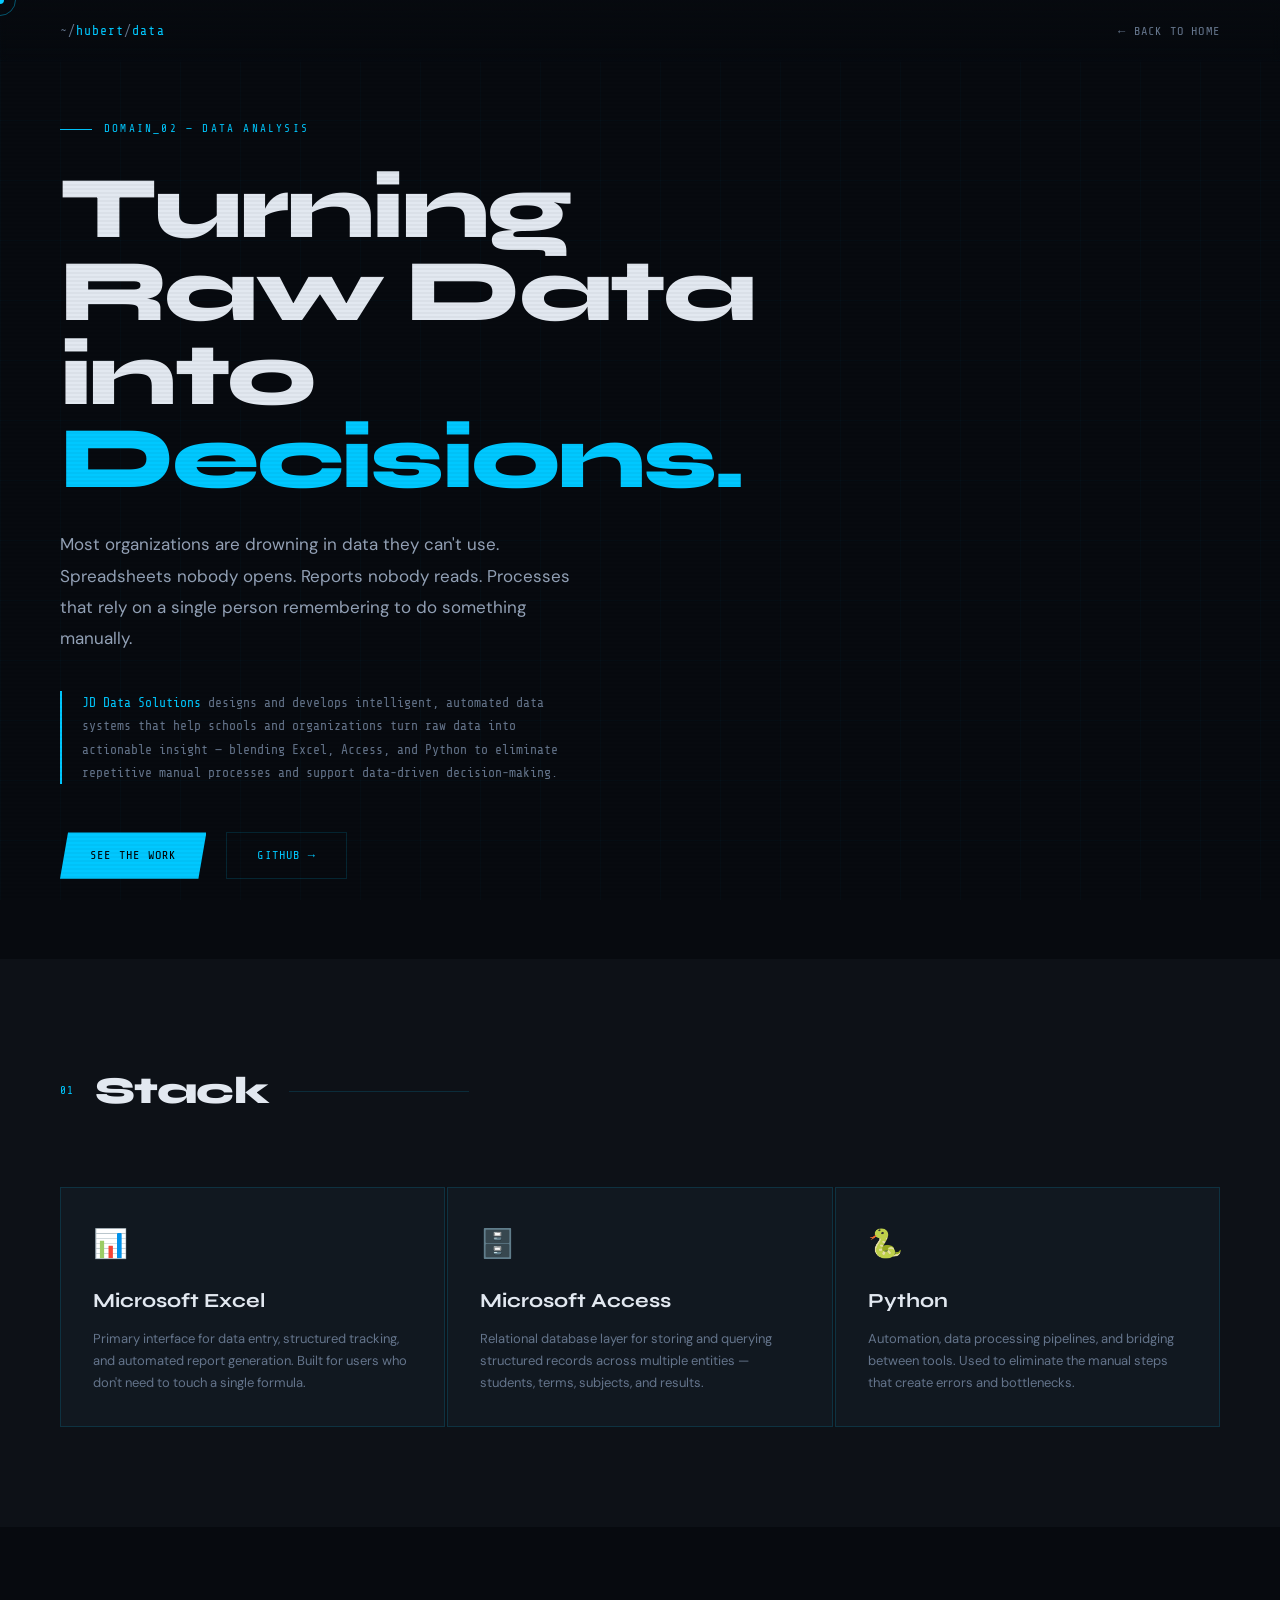
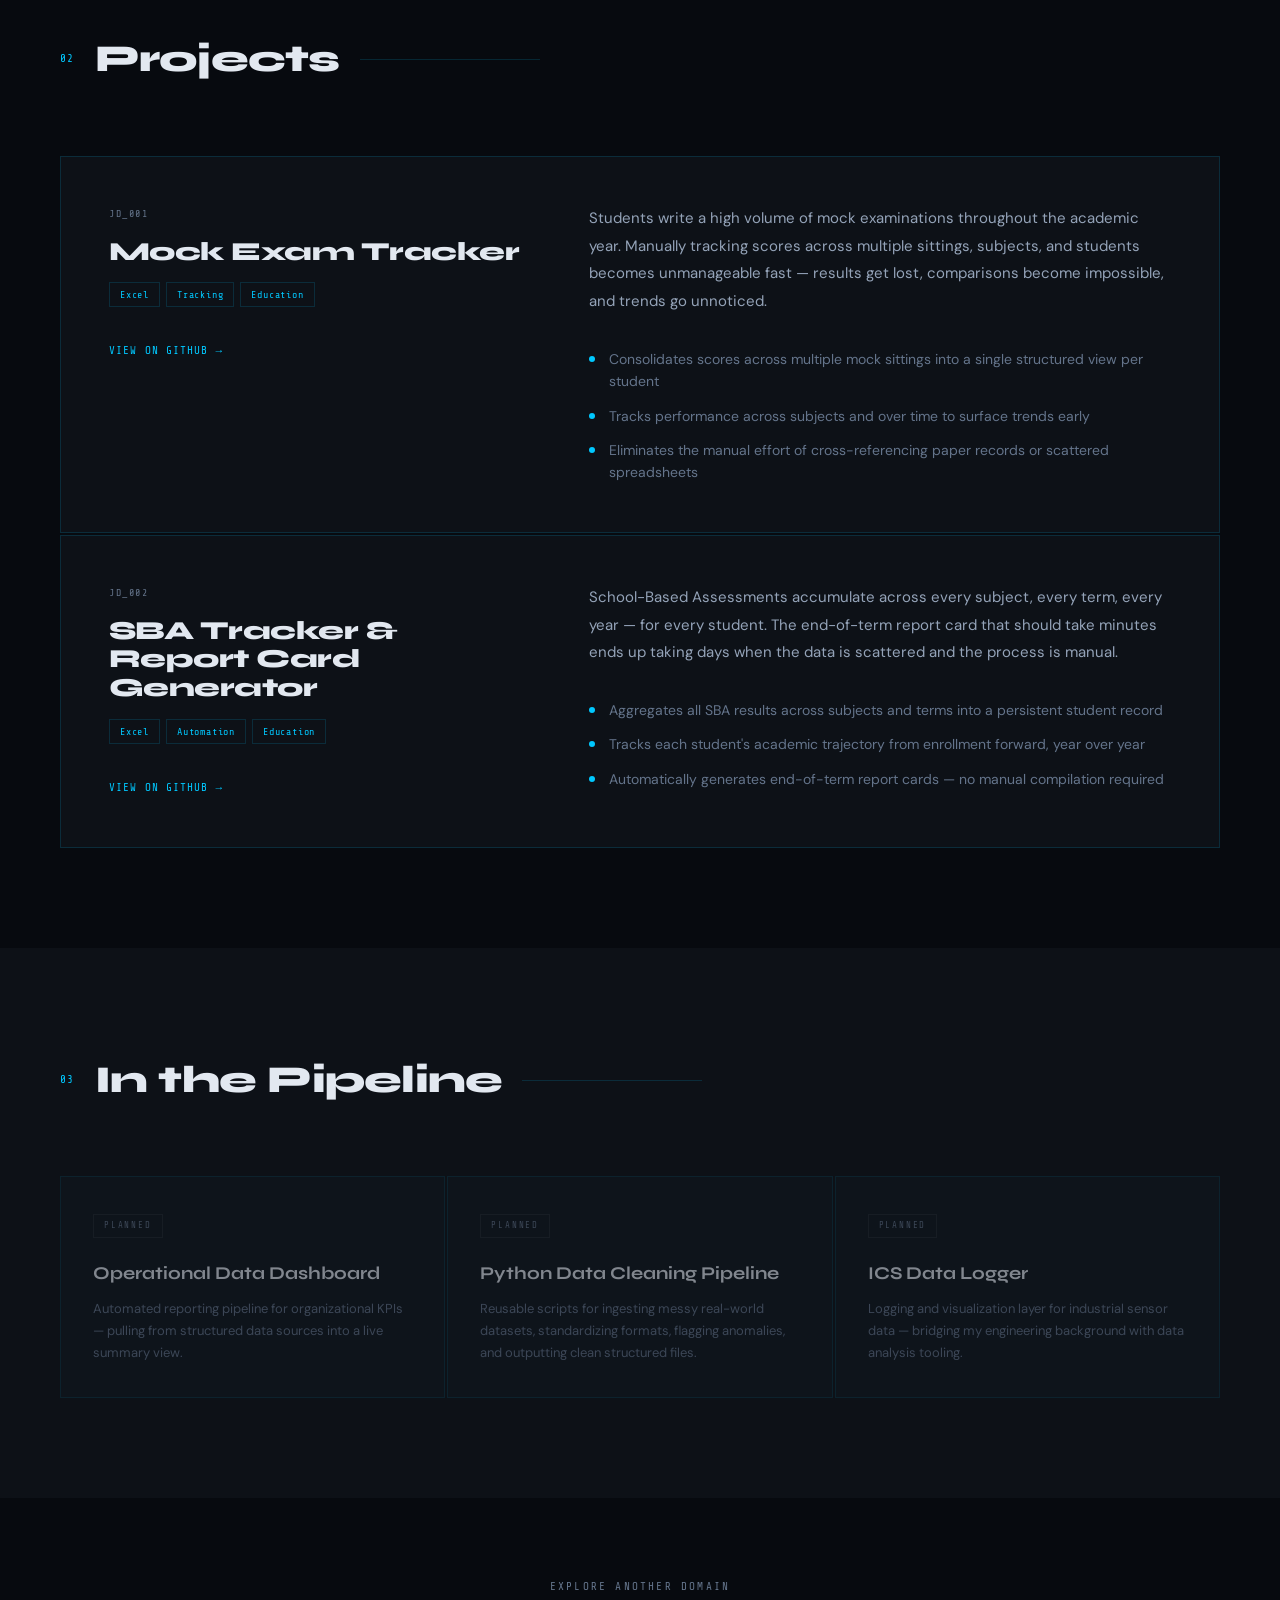
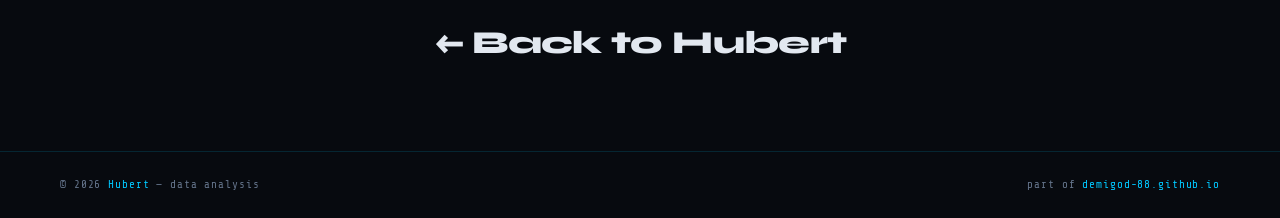
==== data/index.html @ 142090a0 "Rename index to index.html" ====
<!DOCTYPE html>
<html lang="en">
<head>
<meta charset="UTF-8">
<meta name="viewport" content="width=device-width, initial-scale=1.0">
<title>Data Analysis — Hubert</title>
<link href="https://fonts.googleapis.com/css2?family=Share+Tech+Mono&family=Syne:wght@400;700;800&family=DM+Sans:wght@300;400;500&display=swap" rel="stylesheet">
<style>
:root {
  --bg: #070a0f;
  --bg2: #0d1117;
  --bg3: #111820;
  --accent: #00c8ff;
  --accent-glow: rgba(0,200,255,0.12);
  --accent-border: rgba(0,200,255,0.15);
  --text: #e2e8f0;
  --muted: #64748b;
  --mono: 'Share Tech Mono', monospace;
  --display: 'Syne', sans-serif;
  --body: 'DM Sans', sans-serif;
}

*, *::before, *::after { box-sizing: border-box; margin: 0; padding: 0; }
html { scroll-behavior: smooth; }

body {
  background: var(--bg);
  color: var(--text);
  font-family: var(--body);
  font-size: 16px;
  line-height: 1.7;
  overflow-x: hidden;
  cursor: none;
}

/* Cursor */
#cursor {
  width: 8px; height: 8px;
  background: var(--accent);
  border-radius: 50%;
  position: fixed;
  pointer-events: none;
  z-index: 9999;
  transition: transform 0.15s ease;
  mix-blend-mode: screen;
}
#cursor-ring {
  width: 32px; height: 32px;
  border: 1px solid rgba(0,200,255,0.4);
  border-radius: 50%;
  position: fixed;
  pointer-events: none;
  z-index: 9998;
  transition: all 0.08s ease;
}

/* Scanlines */
body::before {
  content: '';
  position: fixed;
  inset: 0;
  background: repeating-linear-gradient(0deg, transparent, transparent 2px, rgba(0,0,0,0.03) 2px, rgba(0,0,0,0.03) 4px);
  pointer-events: none;
  z-index: 100;
}

/* Grid background */
body::after {
  content: '';
  position: fixed;
  inset: 0;
  background-image:
    linear-gradient(rgba(0,200,255,0.025) 1px, transparent 1px),
    linear-gradient(90deg, rgba(0,200,255,0.025) 1px, transparent 1px);
  background-size: 60px 60px;
  pointer-events: none;
  z-index: 0;
}

/* NAV */
nav {
  position: fixed;
  top: 0; left: 0; right: 0;
  z-index: 500;
  padding: 20px 60px;
  display: flex;
  justify-content: space-between;
  align-items: center;
  background: linear-gradient(180deg, rgba(7,10,15,0.95) 0%, transparent 100%);
  backdrop-filter: blur(4px);
}

.nav-logo {
  font-family: var(--mono);
  font-size: 13px;
  color: var(--accent);
  letter-spacing: 0.08em;
  text-decoration: none;
}
.nav-logo span { color: var(--muted); }

.nav-back {
  font-family: var(--mono);
  font-size: 12px;
  color: var(--muted);
  text-decoration: none;
  letter-spacing: 0.1em;
  text-transform: uppercase;
  transition: color 0.2s;
  display: flex;
  align-items: center;
  gap: 8px;
}
.nav-back:hover { color: var(--accent); }

/* HERO */
#hero {
  min-height: 100vh;
  display: flex;
  align-items: center;
  padding: 120px 60px 80px;
  position: relative;
  z-index: 1;
}

.hero-content { max-width: 760px; }

.hero-tag {
  font-family: var(--mono);
  font-size: 11px;
  color: var(--accent);
  letter-spacing: 0.2em;
  text-transform: uppercase;
  margin-bottom: 28px;
  display: flex;
  align-items: center;
  gap: 12px;
}
.hero-tag::before {
  content: '';
  width: 32px; height: 1px;
  background: var(--accent);
}

.hero-title {
  font-family: var(--display);
  font-size: clamp(52px, 7vw, 88px);
  font-weight: 800;
  line-height: 0.95;
  letter-spacing: -0.03em;
  margin-bottom: 28px;
  color: var(--text);
}
.hero-title .accent { color: var(--accent); }

.hero-sub {
  font-size: 17px;
  color: #94a3b8;
  max-width: 520px;
  line-height: 1.85;
  margin-bottom: 20px;
}

.hero-mission {
  font-family: var(--mono);
  font-size: 13px;
  color: var(--muted);
  border-left: 2px solid var(--accent);
  padding-left: 20px;
  margin: 36px 0 48px;
  line-height: 1.8;
  max-width: 500px;
}
.hero-mission strong { color: var(--accent); font-weight: 400; }

.btn-primary {
  font-family: var(--mono);
  font-size: 12px;
  letter-spacing: 0.1em;
  text-transform: uppercase;
  padding: 13px 30px;
  background: var(--accent);
  color: #000;
  border: none;
  cursor: none;
  text-decoration: none;
  display: inline-block;
  transition: all 0.2s;
  clip-path: polygon(8px 0%, 100% 0%, calc(100% - 8px) 100%, 0% 100%);
}
.btn-primary:hover { opacity: 0.85; transform: translateY(-2px); }

.btn-ghost {
  font-family: var(--mono);
  font-size: 12px;
  letter-spacing: 0.1em;
  text-transform: uppercase;
  padding: 12px 30px;
  background: transparent;
  color: var(--accent);
  border: 1px solid var(--accent-border);
  cursor: none;
  text-decoration: none;
  display: inline-block;
  transition: all 0.2s;
  margin-left: 16px;
}
.btn-ghost:hover { border-color: var(--accent); background: var(--accent-glow); transform: translateY(-2px); }

/* SECTIONS */
section {
  position: relative;
  z-index: 1;
  padding: 100px 60px;
}

.section-header {
  display: flex;
  align-items: center;
  gap: 20px;
  margin-bottom: 64px;
}
.section-num {
  font-family: var(--mono);
  font-size: 11px;
  color: var(--accent);
  letter-spacing: 0.12em;
}
.section-title {
  font-family: var(--display);
  font-size: 38px;
  font-weight: 800;
  letter-spacing: -0.02em;
}
.section-line {
  flex: 1;
  height: 1px;
  background: var(--accent-border);
  max-width: 180px;
}

/* STACK */
#stack { background: var(--bg2); }

.stack-grid {
  display: grid;
  grid-template-columns: repeat(3, 1fr);
  gap: 2px;
}

.stack-card {
  background: var(--bg3);
  border: 1px solid var(--accent-border);
  padding: 32px;
  transition: border-color 0.3s;
  position: relative;
  overflow: hidden;
}
.stack-card::before {
  content: '';
  position: absolute;
  top: 0; left: 0;
  width: 100%; height: 2px;
  background: var(--accent);
  transform: scaleX(0);
  transition: transform 0.4s;
  transform-origin: left;
}
.stack-card:hover::before { transform: scaleX(1); }
.stack-card:hover { border-color: rgba(0,200,255,0.3); }

.stack-icon {
  font-size: 28px;
  margin-bottom: 16px;
  display: block;
}
.stack-name {
  font-family: var(--display);
  font-size: 20px;
  font-weight: 700;
  color: var(--text);
  margin-bottom: 10px;
}
.stack-desc {
  font-size: 13px;
  color: var(--muted);
  line-height: 1.7;
}

/* PROJECTS */
#projects { background: var(--bg); }

.projects-list {
  display: flex;
  flex-direction: column;
  gap: 2px;
}

.project-row {
  background: var(--bg2);
  border: 1px solid var(--accent-border);
  padding: 48px;
  display: grid;
  grid-template-columns: 1fr 1.4fr;
  gap: 64px;
  align-items: start;
  transition: border-color 0.3s, transform 0.3s;
  position: relative;
  overflow: hidden;
}
.project-row::after {
  content: '';
  position: absolute;
  left: 0; top: 0; bottom: 0;
  width: 3px;
  background: var(--accent);
  transform: scaleY(0);
  transition: transform 0.4s cubic-bezier(0.16,1,0.3,1);
  transform-origin: top;
}
.project-row:hover { border-color: rgba(0,200,255,0.25); transform: translateX(4px); }
.project-row:hover::after { transform: scaleY(1); }

.project-left {}

.project-num {
  font-family: var(--mono);
  font-size: 10px;
  color: var(--muted);
  letter-spacing: 0.15em;
  margin-bottom: 16px;
}

.project-title {
  font-family: var(--display);
  font-size: 26px;
  font-weight: 800;
  letter-spacing: -0.02em;
  color: var(--text);
  margin-bottom: 16px;
  line-height: 1.1;
}

.project-tags {
  display: flex;
  flex-wrap: wrap;
  gap: 6px;
  margin-bottom: 28px;
}
.project-tag {
  font-family: var(--mono);
  font-size: 10px;
  padding: 3px 10px;
  border: 1px solid var(--accent-border);
  color: var(--accent);
  letter-spacing: 0.08em;
}

.project-link {
  font-family: var(--mono);
  font-size: 11px;
  color: var(--accent);
  text-decoration: none;
  letter-spacing: 0.1em;
  text-transform: uppercase;
  display: inline-flex;
  align-items: center;
  gap: 8px;
  transition: gap 0.2s;
}
.project-link:hover { gap: 14px; }

.project-right {}

.project-desc {
  font-size: 15px;
  color: #94a3b8;
  line-height: 1.85;
  margin-bottom: 32px;
}

.project-features {
  display: flex;
  flex-direction: column;
  gap: 12px;
}

.feature {
  display: flex;
  gap: 14px;
  align-items: flex-start;
}
.feature-dot {
  width: 6px; height: 6px;
  background: var(--accent);
  border-radius: 50%;
  margin-top: 8px;
  flex-shrink: 0;
}
.feature-text {
  font-size: 14px;
  color: var(--muted);
  line-height: 1.6;
}

/* WHAT'S NEXT */
#next { background: var(--bg2); }

.next-grid {
  display: grid;
  grid-template-columns: repeat(3, 1fr);
  gap: 2px;
}

.next-card {
  background: var(--bg3);
  border: 1px solid var(--accent-border);
  padding: 32px;
  opacity: 0.55;
  position: relative;
}
.next-badge {
  font-family: var(--mono);
  font-size: 9px;
  letter-spacing: 0.2em;
  text-transform: uppercase;
  color: var(--muted);
  border: 1px solid rgba(255,255,255,0.07);
  padding: 3px 10px;
  display: inline-block;
  margin-bottom: 20px;
}
.next-title {
  font-family: var(--display);
  font-size: 18px;
  font-weight: 700;
  color: var(--text);
  margin-bottom: 10px;
}
.next-desc {
  font-size: 13px;
  color: var(--muted);
  line-height: 1.7;
}

/* BACK LINK */
#back-home {
  background: var(--bg);
  padding: 80px 60px;
  text-align: center;
  position: relative;
  z-index: 1;
}
.back-label {
  font-family: var(--mono);
  font-size: 11px;
  color: var(--muted);
  letter-spacing: 0.2em;
  text-transform: uppercase;
  margin-bottom: 20px;
}
.back-link {
  font-family: var(--display);
  font-size: 32px;
  font-weight: 800;
  color: var(--text);
  text-decoration: none;
  letter-spacing: -0.02em;
  transition: color 0.2s;
  display: inline-flex;
  align-items: center;
  gap: 16px;
}
.back-link:hover { color: var(--accent); }

/* Animations */
.fade-up {
  opacity: 0;
  transform: translateY(28px);
  transition: all 0.7s cubic-bezier(0.16,1,0.3,1);
}
.fade-up.visible { opacity: 1; transform: translateY(0); }

/* next cards override fade-up opacity */
.next-card.fade-up.visible { opacity: 0.55; }

footer {
  position: relative;
  z-index: 1;
  padding: 24px 60px;
  border-top: 1px solid var(--accent-border);
  display: flex;
  justify-content: space-between;
  align-items: center;
}
.footer-text {
  font-family: var(--mono);
  font-size: 11px;
  color: var(--muted);
  letter-spacing: 0.08em;
}
.footer-text span { color: var(--accent); }

@media (max-width: 900px) {
  nav { padding: 20px 24px; }
  #hero { padding: 120px 24px 60px; }
  section { padding: 80px 24px; }
  .stack-grid { grid-template-columns: 1fr; }
  .project-row { grid-template-columns: 1fr; gap: 32px; padding: 32px 24px; }
  .next-grid { grid-template-columns: 1fr; }
  footer { flex-direction: column; gap: 12px; text-align: center; }
  #back-home { padding: 60px 24px; }
}
</style>
</head>
<body>

<div id="cursor"></div>
<div id="cursor-ring"></div>

<!-- NAV -->
<nav>
  <a href="../index.html" class="nav-logo"><span>~/</span>hubert<span>/</span>data</a>
  <a href="../index.html" class="nav-back">← Back to Home</a>
</nav>

<!-- HERO -->
<section id="hero">
  <div class="hero-content">
    <div class="hero-tag">domain_02 — data analysis</div>
    <h1 class="hero-title">
      Turning<br>Raw Data<br>into <span class="accent">Decisions.</span>
    </h1>
    <p class="hero-sub">
      Most organizations are drowning in data they can't use. Spreadsheets nobody opens. Reports nobody reads. Processes that rely on a single person remembering to do something manually.
    </p>
    <div class="hero-mission">
      <strong>JD Data Solutions</strong> designs and develops intelligent, automated data systems that help schools and organizations turn raw data into actionable insight — blending Excel, Access, and Python to eliminate repetitive manual processes and support data-driven decision-making.
    </div>
    <a href="#projects" class="btn-primary">See the Work</a>
    <a href="https://github.com/Demigod-88/JD_solutions" class="btn-ghost" target="_blank">GitHub →</a>
  </div>
</section>

<!-- STACK -->
<section id="stack">
  <div class="section-header fade-up">
    <span class="section-num">01</span>
    <h2 class="section-title">Stack</h2>
    <div class="section-line"></div>
  </div>
  <div class="stack-grid">
    <div class="stack-card fade-up">
      <span class="stack-icon">📊</span>
      <div class="stack-name">Microsoft Excel</div>
      <div class="stack-desc">Primary interface for data entry, structured tracking, and automated report generation. Built for users who don't need to touch a single formula.</div>
    </div>
    <div class="stack-card fade-up">
      <span class="stack-icon">🗄️</span>
      <div class="stack-name">Microsoft Access</div>
      <div class="stack-desc">Relational database layer for storing and querying structured records across multiple entities — students, terms, subjects, and results.</div>
    </div>
    <div class="stack-card fade-up">
      <span class="stack-icon">🐍</span>
      <div class="stack-name">Python</div>
      <div class="stack-desc">Automation, data processing pipelines, and bridging between tools. Used to eliminate the manual steps that create errors and bottlenecks.</div>
    </div>
  </div>
</section>

<!-- PROJECTS -->
<section id="projects">
  <div class="section-header fade-up">
    <span class="section-num">02</span>
    <h2 class="section-title">Projects</h2>
    <div class="section-line"></div>
  </div>
  <div class="projects-list">

    <!-- Project 1 -->
    <div class="project-row fade-up">
      <div class="project-left">
        <div class="project-num">JD_001</div>
        <div class="project-title">Mock Exam Tracker</div>
        <div class="project-tags">
          <span class="project-tag">Excel</span>
          <span class="project-tag">Tracking</span>
          <span class="project-tag">Education</span>
        </div>
        <a href="https://github.com/Demigod-88/JD_solutions" class="project-link" target="_blank">View on GitHub →</a>
      </div>
      <div class="project-right">
        <p class="project-desc">
          Students write a high volume of mock examinations throughout the academic year. Manually tracking scores across multiple sittings, subjects, and students becomes unmanageable fast — results get lost, comparisons become impossible, and trends go unnoticed.
        </p>
        <div class="project-features">
          <div class="feature">
            <div class="feature-dot"></div>
            <div class="feature-text">Consolidates scores across multiple mock sittings into a single structured view per student</div>
          </div>
          <div class="feature">
            <div class="feature-dot"></div>
            <div class="feature-text">Tracks performance across subjects and over time to surface trends early</div>
          </div>
          <div class="feature">
            <div class="feature-dot"></div>
            <div class="feature-text">Eliminates the manual effort of cross-referencing paper records or scattered spreadsheets</div>
          </div>
        </div>
      </div>
    </div>

    <!-- Project 2 -->
    <div class="project-row fade-up">
      <div class="project-left">
        <div class="project-num">JD_002</div>
        <div class="project-title">SBA Tracker & Report Card Generator</div>
        <div class="project-tags">
          <span class="project-tag">Excel</span>
          <span class="project-tag">Automation</span>
          <span class="project-tag">Education</span>
        </div>
        <a href="https://github.com/Demigod-88/JD_solutions" class="project-link" target="_blank">View on GitHub →</a>
      </div>
      <div class="project-right">
        <p class="project-desc">
          School-Based Assessments accumulate across every subject, every term, every year — for every student. The end-of-term report card that should take minutes ends up taking days when the data is scattered and the process is manual.
        </p>
        <div class="project-features">
          <div class="feature">
            <div class="feature-dot"></div>
            <div class="feature-text">Aggregates all SBA results across subjects and terms into a persistent student record</div>
          </div>
          <div class="feature">
            <div class="feature-dot"></div>
            <div class="feature-text">Tracks each student's academic trajectory from enrollment forward, year over year</div>
          </div>
          <div class="feature">
            <div class="feature-dot"></div>
            <div class="feature-text">Automatically generates end-of-term report cards — no manual compilation required</div>
          </div>
        </div>
      </div>
    </div>

  </div>
</section>

<!-- WHAT'S NEXT -->
<section id="next">
  <div class="section-header fade-up">
    <span class="section-num">03</span>
    <h2 class="section-title">In the Pipeline</h2>
    <div class="section-line"></div>
  </div>
  <div class="next-grid">
    <div class="next-card fade-up">
      <div class="next-badge">Planned</div>
      <div class="next-title">Operational Data Dashboard</div>
      <div class="next-desc">Automated reporting pipeline for organizational KPIs — pulling from structured data sources into a live summary view.</div>
    </div>
    <div class="next-card fade-up">
      <div class="next-badge">Planned</div>
      <div class="next-title">Python Data Cleaning Pipeline</div>
      <div class="next-desc">Reusable scripts for ingesting messy real-world datasets, standardizing formats, flagging anomalies, and outputting clean structured files.</div>
    </div>
    <div class="next-card fade-up">
      <div class="next-badge">Planned</div>
      <div class="next-title">ICS Data Logger</div>
      <div class="next-desc">Logging and visualization layer for industrial sensor data — bridging my engineering background with data analysis tooling.</div>
    </div>
  </div>
</section>

<!-- BACK HOME -->
<section id="back-home">
  <div class="back-label">explore another domain</div>
  <a href="../index.html" class="back-link">← Back to Hubert</a>
</section>

<footer>
  <div class="footer-text">© 2026 <span>Hubert</span> — data analysis</div>
  <div class="footer-text">part of <span>demigod-88.github.io</span></div>
</footer>

<script>
const cursor = document.getElementById('cursor');
const ring = document.getElementById('cursor-ring');
let mx = 0, my = 0, rx = 0, ry = 0;
document.addEventListener('mousemove', e => { mx = e.clientX; my = e.clientY; });
function animCursor() {
  cursor.style.left = mx - 4 + 'px';
  cursor.style.top = my - 4 + 'px';
  rx += (mx - rx) * 0.12;
  ry += (my - ry) * 0.12;
  ring.style.left = rx - 16 + 'px';
  ring.style.top = ry - 16 + 'px';
  requestAnimationFrame(animCursor);
}
animCursor();

document.querySelectorAll('a, button, .stack-card, .project-row').forEach(el => {
  el.addEventListener('mouseenter', () => {
    cursor.style.transform = 'scale(2.5)';
    ring.style.transform = 'scale(1.4)';
    ring.style.borderColor = 'rgba(0,200,255,0.7)';
  });
  el.addEventListener('mouseleave', () => {
    cursor.style.transform = 'scale(1)';
    ring.style.transform = 'scale(1)';
    ring.style.borderColor = 'rgba(0,200,255,0.4)';
  });
});

const observer = new IntersectionObserver((entries) => {
  entries.forEach((e, i) => {
    if (e.isIntersecting) {
      setTimeout(() => e.target.classList.add('visible'), i * 80);
      observer.unobserve(e.target);
    }
  });
}, { threshold: 0.1 });

document.querySelectorAll('.fade-up').forEach(el => observer.observe(el));
</script>
</body>
</html>
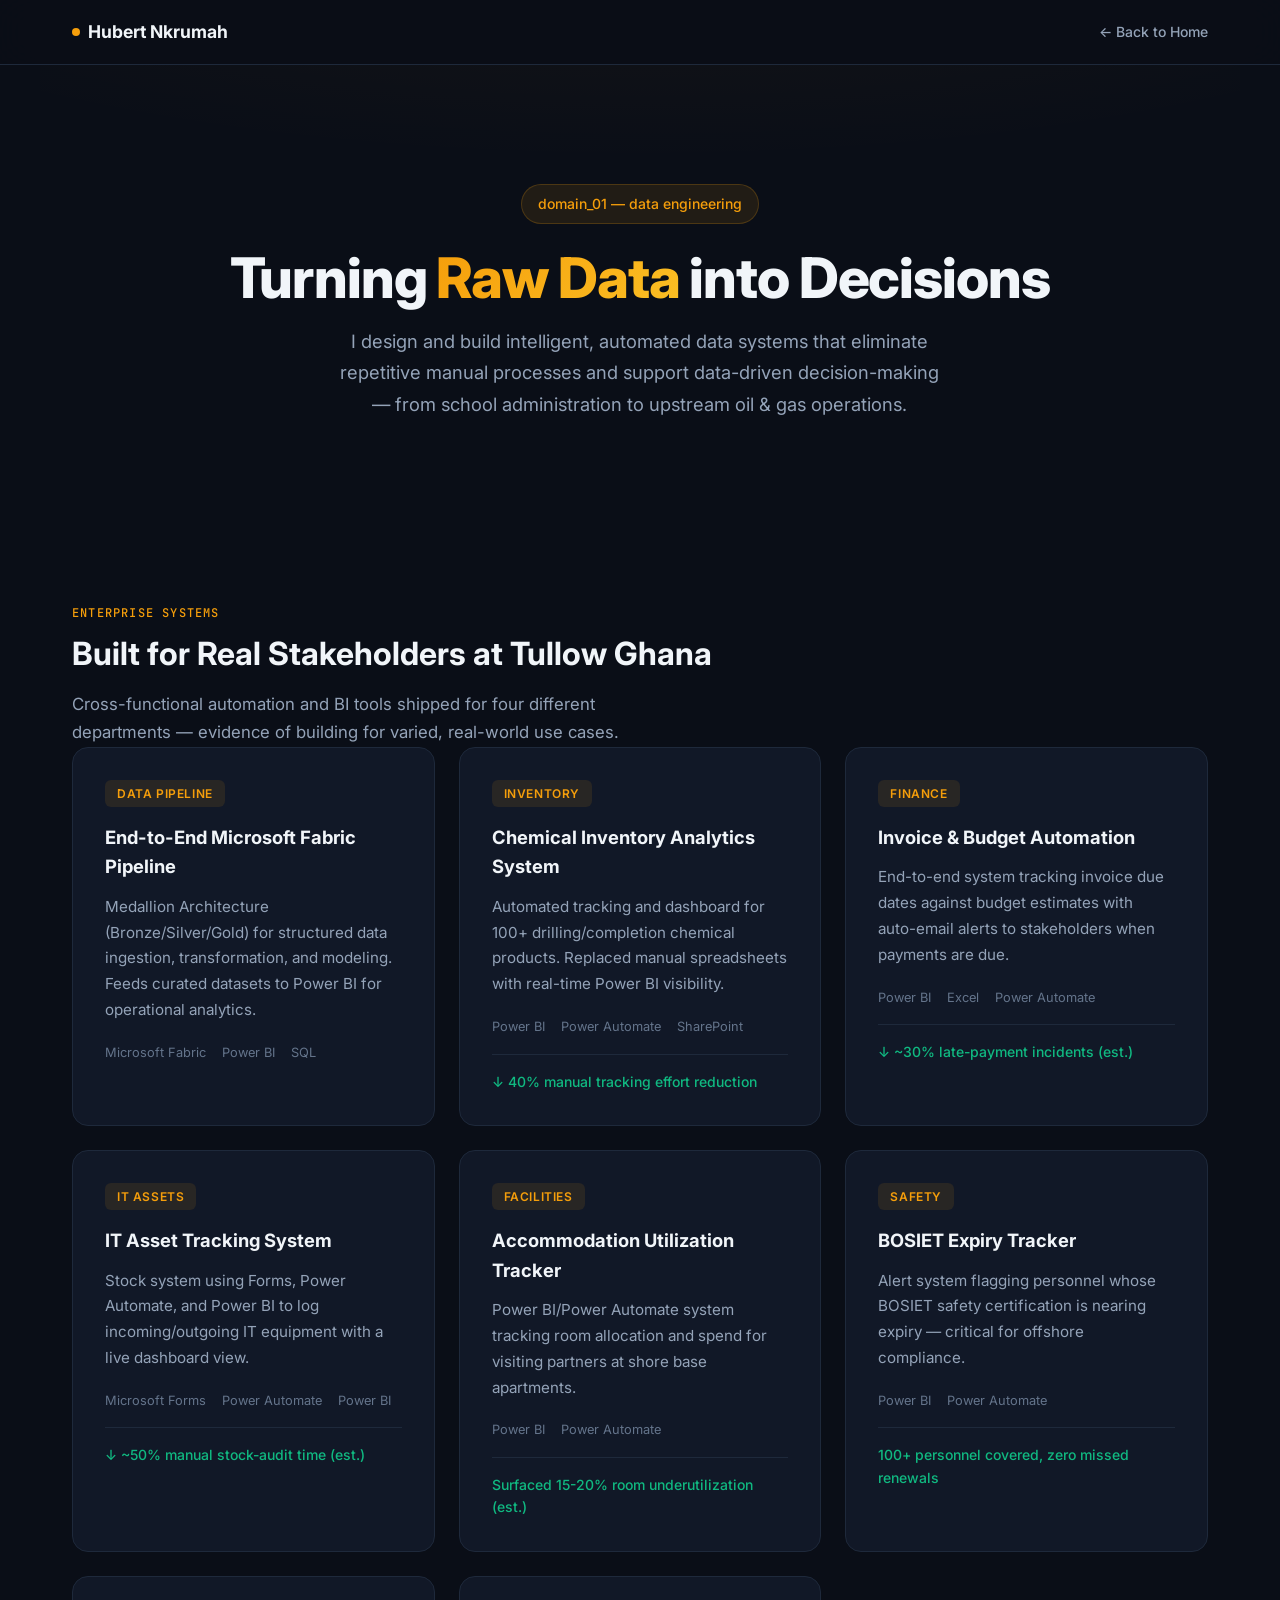
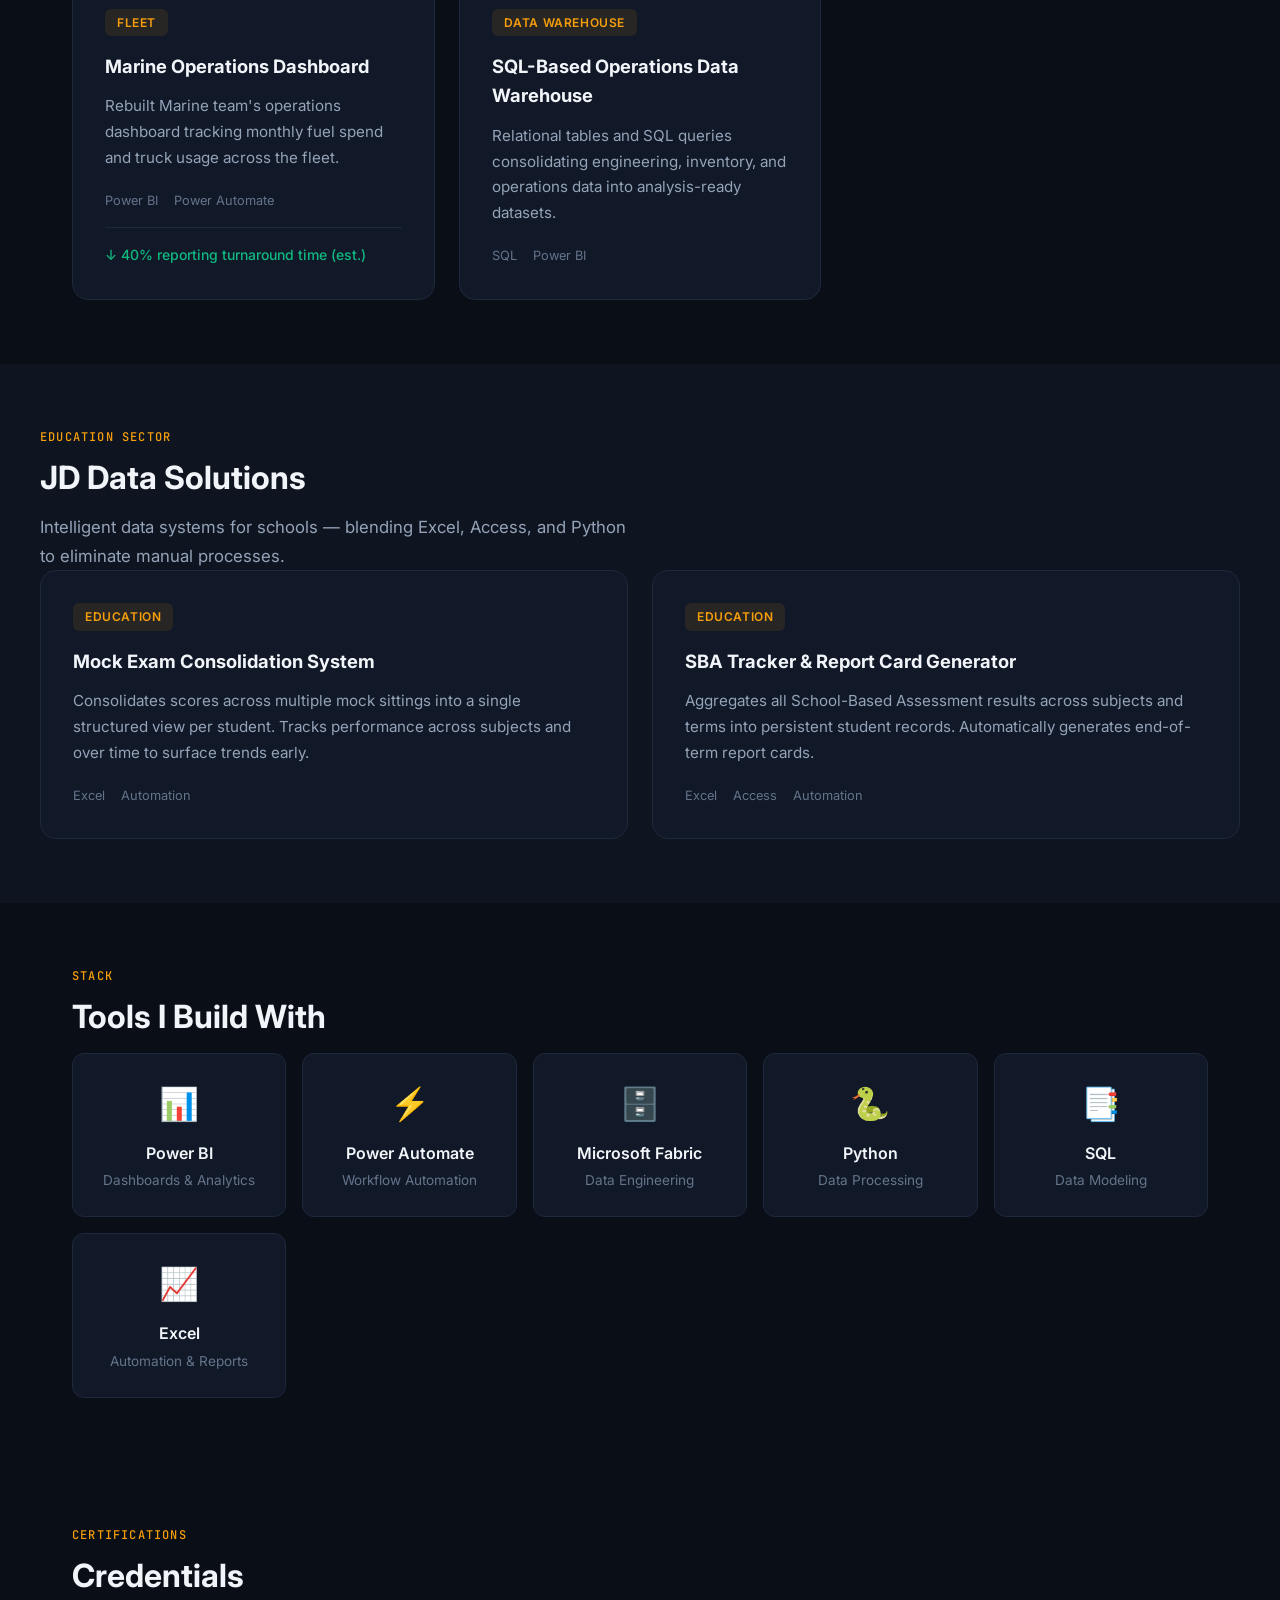
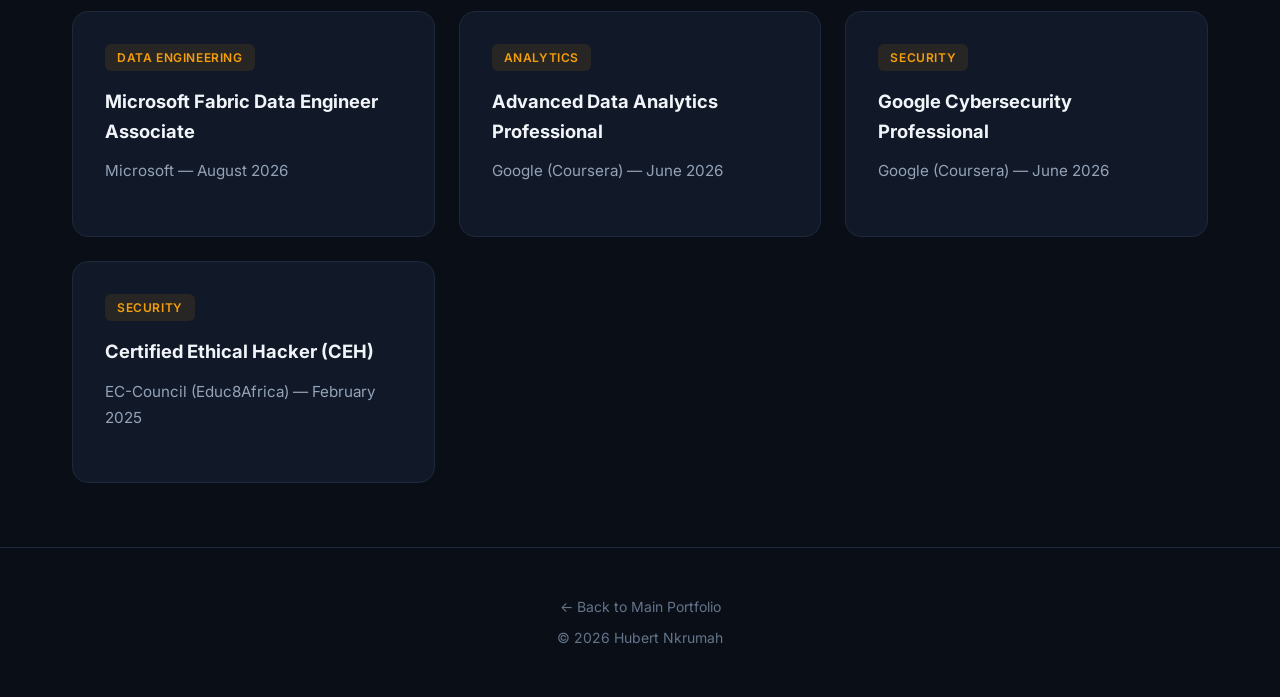
==== commit cc9db519: "Refactor index.html for improved design and structure Updated title and linked stylesheets in index." ====
--- a/data/index.html
+++ b/data/index.html
@@ -3,725 +3,87 @@
 <head>
 <meta charset="UTF-8">
 <meta name="viewport" content="width=device-width, initial-scale=1.0">
-<title>Data Analysis — Hubert</title>
-<link href="https://fonts.googleapis.com/css2?family=Share+Tech+Mono&family=Syne:wght@400;700;800&family=DM+Sans:wght@300;400;500&display=swap" rel="stylesheet">
+<title>Data Engineering — Hubert Nkrumah</title>
+<link href="https://fonts.googleapis.com/css2?family=Inter:wght@300;400;500;600;700;800&family=JetBrains+Mono:wght@400;500&display=swap" rel="stylesheet">
 <style>
-:root {
-  --bg: #070a0f;
-  --bg2: #0d1117;
-  --bg3: #111820;
-  --accent: #00c8ff;
-  --accent-glow: rgba(0,200,255,0.12);
-  --accent-border: rgba(0,200,255,0.15);
-  --text: #e2e8f0;
-  --muted: #64748b;
-  --mono: 'Share Tech Mono', monospace;
-  --display: 'Syne', sans-serif;
-  --body: 'DM Sans', sans-serif;
-}
-
-*, *::before, *::after { box-sizing: border-box; margin: 0; padding: 0; }
-html { scroll-behavior: smooth; }
-
-body {
-  background: var(--bg);
-  color: var(--text);
-  font-family: var(--body);
-  font-size: 16px;
-  line-height: 1.7;
-  overflow-x: hidden;
-  cursor: none;
-}
-
-/* Cursor */
-#cursor {
-  width: 8px; height: 8px;
-  background: var(--accent);
-  border-radius: 50%;
-  position: fixed;
-  pointer-events: none;
-  z-index: 9999;
-  transition: transform 0.15s ease;
-  mix-blend-mode: screen;
-}
-#cursor-ring {
-  width: 32px; height: 32px;
-  border: 1px solid rgba(0,200,255,0.4);
-  border-radius: 50%;
-  position: fixed;
-  pointer-events: none;
-  z-index: 9998;
-  transition: all 0.08s ease;
-}
-
-/* Scanlines */
-body::before {
-  content: '';
-  position: fixed;
-  inset: 0;
-  background: repeating-linear-gradient(0deg, transparent, transparent 2px, rgba(0,0,0,0.03) 2px, rgba(0,0,0,0.03) 4px);
-  pointer-events: none;
-  z-index: 100;
-}
-
-/* Grid background */
-body::after {
-  content: '';
-  position: fixed;
-  inset: 0;
-  background-image:
-    linear-gradient(rgba(0,200,255,0.025) 1px, transparent 1px),
-    linear-gradient(90deg, rgba(0,200,255,0.025) 1px, transparent 1px);
-  background-size: 60px 60px;
-  pointer-events: none;
-  z-index: 0;
-}
-
-/* NAV */
-nav {
-  position: fixed;
-  top: 0; left: 0; right: 0;
-  z-index: 500;
-  padding: 20px 60px;
-  display: flex;
-  justify-content: space-between;
-  align-items: center;
-  background: linear-gradient(180deg, rgba(7,10,15,0.95) 0%, transparent 100%);
-  backdrop-filter: blur(4px);
-}
-
-.nav-logo {
-  font-family: var(--mono);
-  font-size: 13px;
-  color: var(--accent);
-  letter-spacing: 0.08em;
-  text-decoration: none;
-}
-.nav-logo span { color: var(--muted); }
-
-.nav-back {
-  font-family: var(--mono);
-  font-size: 12px;
-  color: var(--muted);
-  text-decoration: none;
-  letter-spacing: 0.1em;
-  text-transform: uppercase;
-  transition: color 0.2s;
-  display: flex;
-  align-items: center;
-  gap: 8px;
-}
-.nav-back:hover { color: var(--accent); }
-
-/* HERO */
-#hero {
-  min-height: 100vh;
-  display: flex;
-  align-items: center;
-  padding: 120px 60px 80px;
-  position: relative;
-  z-index: 1;
-}
-
-.hero-content { max-width: 760px; }
-
-.hero-tag {
-  font-family: var(--mono);
-  font-size: 11px;
-  color: var(--accent);
-  letter-spacing: 0.2em;
-  text-transform: uppercase;
-  margin-bottom: 28px;
-  display: flex;
-  align-items: center;
-  gap: 12px;
-}
-.hero-tag::before {
-  content: '';
-  width: 32px; height: 1px;
-  background: var(--accent);
-}
-
-.hero-title {
-  font-family: var(--display);
-  font-size: clamp(52px, 7vw, 88px);
-  font-weight: 800;
-  line-height: 0.95;
-  letter-spacing: -0.03em;
-  margin-bottom: 28px;
-  color: var(--text);
-}
-.hero-title .accent { color: var(--accent); }
-
-.hero-sub {
-  font-size: 17px;
-  color: #94a3b8;
-  max-width: 520px;
-  line-height: 1.85;
-  margin-bottom: 20px;
-}
-
-.hero-mission {
-  font-family: var(--mono);
-  font-size: 13px;
-  color: var(--muted);
-  border-left: 2px solid var(--accent);
-  padding-left: 20px;
-  margin: 36px 0 48px;
-  line-height: 1.8;
-  max-width: 500px;
-}
-.hero-mission strong { color: var(--accent); font-weight: 400; }
-
-.btn-primary {
-  font-family: var(--mono);
-  font-size: 12px;
-  letter-spacing: 0.1em;
-  text-transform: uppercase;
-  padding: 13px 30px;
-  background: var(--accent);
-  color: #000;
-  border: none;
-  cursor: none;
-  text-decoration: none;
-  display: inline-block;
-  transition: all 0.2s;
-  clip-path: polygon(8px 0%, 100% 0%, calc(100% - 8px) 100%, 0% 100%);
-}
-.btn-primary:hover { opacity: 0.85; transform: translateY(-2px); }
-
-.btn-ghost {
-  font-family: var(--mono);
-  font-size: 12px;
-  letter-spacing: 0.1em;
-  text-transform: uppercase;
-  padding: 12px 30px;
-  background: transparent;
-  color: var(--accent);
-  border: 1px solid var(--accent-border);
-  cursor: none;
-  text-decoration: none;
-  display: inline-block;
-  transition: all 0.2s;
-  margin-left: 16px;
-}
-.btn-ghost:hover { border-color: var(--accent); background: var(--accent-glow); transform: translateY(-2px); }
-
-/* SECTIONS */
-section {
-  position: relative;
-  z-index: 1;
-  padding: 100px 60px;
-}
-
-.section-header {
-  display: flex;
-  align-items: center;
-  gap: 20px;
-  margin-bottom: 64px;
-}
-.section-num {
-  font-family: var(--mono);
-  font-size: 11px;
-  color: var(--accent);
-  letter-spacing: 0.12em;
-}
-.section-title {
-  font-family: var(--display);
-  font-size: 38px;
-  font-weight: 800;
-  letter-spacing: -0.02em;
-}
-.section-line {
-  flex: 1;
-  height: 1px;
-  background: var(--accent-border);
-  max-width: 180px;
-}
-
-/* STACK */
-#stack { background: var(--bg2); }
-
-.stack-grid {
-  display: grid;
-  grid-template-columns: repeat(3, 1fr);
-  gap: 2px;
-}
-
-.stack-card {
-  background: var(--bg3);
-  border: 1px solid var(--accent-border);
-  padding: 32px;
-  transition: border-color 0.3s;
-  position: relative;
-  overflow: hidden;
-}
-.stack-card::before {
-  content: '';
-  position: absolute;
-  top: 0; left: 0;
-  width: 100%; height: 2px;
-  background: var(--accent);
-  transform: scaleX(0);
-  transition: transform 0.4s;
-  transform-origin: left;
-}
-.stack-card:hover::before { transform: scaleX(1); }
-.stack-card:hover { border-color: rgba(0,200,255,0.3); }
-
-.stack-icon {
-  font-size: 28px;
-  margin-bottom: 16px;
-  display: block;
-}
-.stack-name {
-  font-family: var(--display);
-  font-size: 20px;
-  font-weight: 700;
-  color: var(--text);
-  margin-bottom: 10px;
-}
-.stack-desc {
-  font-size: 13px;
-  color: var(--muted);
-  line-height: 1.7;
-}
-
-/* PROJECTS */
-#projects { background: var(--bg); }
-
-.projects-list {
-  display: flex;
-  flex-direction: column;
-  gap: 2px;
-}
-
-.project-row {
-  background: var(--bg2);
-  border: 1px solid var(--accent-border);
-  padding: 48px;
-  display: grid;
-  grid-template-columns: 1fr 1.4fr;
-  gap: 64px;
-  align-items: start;
-  transition: border-color 0.3s, transform 0.3s;
-  position: relative;
-  overflow: hidden;
-}
-.project-row::after {
-  content: '';
-  position: absolute;
-  left: 0; top: 0; bottom: 0;
-  width: 3px;
-  background: var(--accent);
-  transform: scaleY(0);
-  transition: transform 0.4s cubic-bezier(0.16,1,0.3,1);
-  transform-origin: top;
-}
-.project-row:hover { border-color: rgba(0,200,255,0.25); transform: translateX(4px); }
-.project-row:hover::after { transform: scaleY(1); }
-
-.project-left {}
-
-.project-num {
-  font-family: var(--mono);
-  font-size: 10px;
-  color: var(--muted);
-  letter-spacing: 0.15em;
-  margin-bottom: 16px;
-}
-
-.project-title {
-  font-family: var(--display);
-  font-size: 26px;
-  font-weight: 800;
-  letter-spacing: -0.02em;
-  color: var(--text);
-  margin-bottom: 16px;
-  line-height: 1.1;
-}
-
-.project-tags {
-  display: flex;
-  flex-wrap: wrap;
-  gap: 6px;
-  margin-bottom: 28px;
-}
-.project-tag {
-  font-family: var(--mono);
-  font-size: 10px;
-  padding: 3px 10px;
-  border: 1px solid var(--accent-border);
-  color: var(--accent);
-  letter-spacing: 0.08em;
-}
-
-.project-link {
-  font-family: var(--mono);
-  font-size: 11px;
-  color: var(--accent);
-  text-decoration: none;
-  letter-spacing: 0.1em;
-  text-transform: uppercase;
-  display: inline-flex;
-  align-items: center;
-  gap: 8px;
-  transition: gap 0.2s;
-}
-.project-link:hover { gap: 14px; }
-
-.project-right {}
-
-.project-desc {
-  font-size: 15px;
-  color: #94a3b8;
-  line-height: 1.85;
-  margin-bottom: 32px;
-}
-
-.project-features {
-  display: flex;
-  flex-direction: column;
-  gap: 12px;
-}
-
-.feature {
-  display: flex;
-  gap: 14px;
-  align-items: flex-start;
-}
-.feature-dot {
-  width: 6px; height: 6px;
-  background: var(--accent);
-  border-radius: 50%;
-  margin-top: 8px;
-  flex-shrink: 0;
-}
-.feature-text {
-  font-size: 14px;
-  color: var(--muted);
-  line-height: 1.6;
-}
-
-/* WHAT'S NEXT */
-#next { background: var(--bg2); }
-
-.next-grid {
-  display: grid;
-  grid-template-columns: repeat(3, 1fr);
-  gap: 2px;
-}
-
-.next-card {
-  background: var(--bg3);
-  border: 1px solid var(--accent-border);
-  padding: 32px;
-  opacity: 0.55;
-  position: relative;
-}
-.next-badge {
-  font-family: var(--mono);
-  font-size: 9px;
-  letter-spacing: 0.2em;
-  text-transform: uppercase;
-  color: var(--muted);
-  border: 1px solid rgba(255,255,255,0.07);
-  padding: 3px 10px;
-  display: inline-block;
-  margin-bottom: 20px;
-}
-.next-title {
-  font-family: var(--display);
-  font-size: 18px;
-  font-weight: 700;
-  color: var(--text);
-  margin-bottom: 10px;
-}
-.next-desc {
-  font-size: 13px;
-  color: var(--muted);
-  line-height: 1.7;
-}
-
-/* BACK LINK */
-#back-home {
-  background: var(--bg);
-  padding: 80px 60px;
-  text-align: center;
-  position: relative;
-  z-index: 1;
-}
-.back-label {
-  font-family: var(--mono);
-  font-size: 11px;
-  color: var(--muted);
-  letter-spacing: 0.2em;
-  text-transform: uppercase;
-  margin-bottom: 20px;
-}
-.back-link {
-  font-family: var(--display);
-  font-size: 32px;
-  font-weight: 800;
-  color: var(--text);
-  text-decoration: none;
-  letter-spacing: -0.02em;
-  transition: color 0.2s;
-  display: inline-flex;
-  align-items: center;
-  gap: 16px;
-}
-.back-link:hover { color: var(--accent); }
-
-/* Animations */
-.fade-up {
-  opacity: 0;
-  transform: translateY(28px);
-  transition: all 0.7s cubic-bezier(0.16,1,0.3,1);
-}
-.fade-up.visible { opacity: 1; transform: translateY(0); }
-
-/* next cards override fade-up opacity */
-.next-card.fade-up.visible { opacity: 0.55; }
-
-footer {
-  position: relative;
-  z-index: 1;
-  padding: 24px 60px;
-  border-top: 1px solid var(--accent-border);
-  display: flex;
-  justify-content: space-between;
-  align-items: center;
-}
-.footer-text {
-  font-family: var(--mono);
-  font-size: 11px;
-  color: var(--muted);
-  letter-spacing: 0.08em;
-}
-.footer-text span { color: var(--accent); }
-
-@media (max-width: 900px) {
-  nav { padding: 20px 24px; }
-  #hero { padding: 120px 24px 60px; }
-  section { padding: 80px 24px; }
-  .stack-grid { grid-template-columns: 1fr; }
-  .project-row { grid-template-columns: 1fr; gap: 32px; padding: 32px 24px; }
-  .next-grid { grid-template-columns: 1fr; }
-  footer { flex-direction: column; gap: 12px; text-align: center; }
-  #back-home { padding: 60px 24px; }
-}
+:root{--bg-primary:#0a0e17;--bg-secondary:#0f1520;--bg-tertiary:#151c2c;--bg-card:#111827;--border:#1e293b;--border-hover:#334155;--text-primary:#f1f5f9;--text-secondary:#94a3b8;--text-muted:#64748b;--accent:#f59e0b;--accent-dim:rgba(245,158,11,0.1);--success:#10b981;--transition:all 0.3s cubic-bezier(0.4,0,0.2,1)}
+*{margin:0;padding:0;box-sizing:border-box}html{scroll-behavior:smooth}body{font-family:'Inter',sans-serif;background:var(--bg-primary);color:var(--text-primary);line-height:1.6}
+::selection{background:var(--accent);color:var(--bg-primary)}
+nav{position:fixed;top:0;left:0;right:0;z-index:1000;background:rgba(10,14,23,0.9);backdrop-filter:blur(20px);border-bottom:1px solid var(--border)}
+.nav-container{max-width:1200px;margin:0 auto;padding:0 2rem;display:flex;justify-content:space-between;align-items:center;height:64px}
+.logo{font-weight:700;font-size:1.1rem;color:var(--text-primary);text-decoration:none;display:flex;align-items:center;gap:0.5rem}
+.logo-dot{width:8px;height:8px;background:var(--accent);border-radius:50%;display:inline-block}
+.back-link{color:var(--text-secondary);text-decoration:none;font-size:0.875rem;font-weight:500;transition:var(--transition)}
+.back-link:hover{color:var(--accent)}
+.hero{min-height:60vh;display:flex;align-items:center;justify-content:center;position:relative;padding:8rem 2rem 4rem;text-align:center}
+.hero-bg{position:absolute;inset:0;background:radial-gradient(ellipse 80% 50% at 50% -20%,rgba(245,158,11,0.06),transparent);pointer-events:none}
+.hero-badge{display:inline-flex;align-items:center;gap:0.5rem;padding:0.5rem 1rem;background:var(--accent-dim);border:1px solid rgba(245,158,11,0.2);border-radius:9999px;font-size:0.875rem;color:var(--accent);font-weight:500;margin-bottom:1.5rem}
+.hero h1{font-size:clamp(2rem,5vw,3.5rem);font-weight:800;line-height:1.1;margin-bottom:1rem;letter-spacing:-0.02em}
+.hero h1 .highlight{background:linear-gradient(135deg,var(--accent),#fbbf24);-webkit-background-clip:text;-webkit-text-fill-color:transparent;background-clip:text}
+.hero p{font-size:1.15rem;color:var(--text-secondary);max-width:600px;margin:0 auto;line-height:1.7}
+section{padding:4rem 2rem;max-width:1200px;margin:0 auto}
+.section-label{font-family:'JetBrains Mono',monospace;font-size:0.75rem;font-weight:500;color:var(--accent);text-transform:uppercase;letter-spacing:0.1em;margin-bottom:0.75rem}
+.section-title{font-size:clamp(1.5rem,3vw,2rem);font-weight:700;line-height:1.2;margin-bottom:1rem}
+.section-desc{color:var(--text-secondary);font-size:1.05rem;max-width:600px;line-height:1.7}
+.projects-grid{display:grid;grid-template-columns:repeat(auto-fit,minmax(350px,1fr));gap:1.5rem}
+.project-card{background:var(--bg-card);border:1px solid var(--border);border-radius:16px;padding:2rem;transition:var(--transition);position:relative;overflow:hidden}
+.project-card::before{content:'';position:absolute;top:0;left:0;right:0;height:3px;background:linear-gradient(90deg,var(--accent),transparent);opacity:0;transition:var(--transition)}
+.project-card:hover{border-color:var(--border-hover);transform:translateY(-4px)}
+.project-card:hover::before{opacity:1}
+.project-tag{display:inline-block;padding:0.25rem 0.75rem;background:var(--accent-dim);color:var(--accent);font-size:0.75rem;font-weight:600;border-radius:6px;margin-bottom:1rem;text-transform:uppercase;letter-spacing:0.05em}
+.project-title{font-size:1.15rem;font-weight:700;margin-bottom:0.75rem}
+.project-desc{color:var(--text-secondary);font-size:0.95rem;line-height:1.7;margin-bottom:1.25rem}
+.project-meta{display:flex;gap:1rem;flex-wrap:wrap}
+.project-meta span{font-size:0.8rem;color:var(--text-muted)}
+.project-impact{margin-top:1rem;padding-top:1rem;border-top:1px solid var(--border);font-size:0.875rem;color:var(--success);font-weight:500}
+.enterprise-section{background:var(--bg-secondary);margin:0 -2rem;padding:4rem 2rem}
+.enterprise-section>div{max-width:1200px;margin:0 auto}
+.tools-grid{display:grid;grid-template-columns:repeat(auto-fit,minmax(200px,1fr));gap:1rem}
+.tool-card{background:var(--bg-card);border:1px solid var(--border);border-radius:12px;padding:1.5rem;text-align:center;transition:var(--transition)}
+.tool-card:hover{border-color:var(--accent)}
+.tool-icon{font-size:2rem;margin-bottom:0.75rem}
+.tool-name{font-weight:600;font-size:1rem;margin-bottom:0.25rem}
+.tool-desc{font-size:0.85rem;color:var(--text-muted)}
+footer{text-align:center;padding:3rem 2rem;color:var(--text-muted);font-size:0.875rem;border-top:1px solid var(--border)}
+@media(max-width:768px){.projects-grid{grid-template-columns:1fr}.tools-grid{grid-template-columns:1fr 1fr}}
+@media(max-width:480px){.tools-grid{grid-template-columns:1fr}}
 </style>
 </head>
 <body>
-
-<div id="cursor"></div>
-<div id="cursor-ring"></div>
-
-<!-- NAV -->
-<nav>
-  <a href="../index.html" class="nav-logo"><span>~/</span>hubert<span>/</span>data</a>
-  <a href="../index.html" class="nav-back">← Back to Home</a>
-</nav>
-
-<!-- HERO -->
-<section id="hero">
-  <div class="hero-content">
-    <div class="hero-tag">domain_02 — data analysis</div>
-    <h1 class="hero-title">
-      Turning<br>Raw Data<br>into <span class="accent">Decisions.</span>
-    </h1>
-    <p class="hero-sub">
-      Most organizations are drowning in data they can't use. Spreadsheets nobody opens. Reports nobody reads. Processes that rely on a single person remembering to do something manually.
-    </p>
-    <div class="hero-mission">
-      <strong>JD Data Solutions</strong> designs and develops intelligent, automated data systems that help schools and organizations turn raw data into actionable insight — blending Excel, Access, and Python to eliminate repetitive manual processes and support data-driven decision-making.
-    </div>
-    <a href="#projects" class="btn-primary">See the Work</a>
-    <a href="https://github.com/Demigod-88/JD_solutions" class="btn-ghost" target="_blank">GitHub →</a>
-  </div>
-</section>
-
-<!-- STACK -->
-<section id="stack">
-  <div class="section-header fade-up">
-    <span class="section-num">01</span>
-    <h2 class="section-title">Stack</h2>
-    <div class="section-line"></div>
-  </div>
-  <div class="stack-grid">
-    <div class="stack-card fade-up">
-      <span class="stack-icon">📊</span>
-      <div class="stack-name">Microsoft Excel</div>
-      <div class="stack-desc">Primary interface for data entry, structured tracking, and automated report generation. Built for users who don't need to touch a single formula.</div>
-    </div>
-    <div class="stack-card fade-up">
-      <span class="stack-icon">🗄️</span>
-      <div class="stack-name">Microsoft Access</div>
-      <div class="stack-desc">Relational database layer for storing and querying structured records across multiple entities — students, terms, subjects, and results.</div>
-    </div>
-    <div class="stack-card fade-up">
-      <span class="stack-icon">🐍</span>
-      <div class="stack-name">Python</div>
-      <div class="stack-desc">Automation, data processing pipelines, and bridging between tools. Used to eliminate the manual steps that create errors and bottlenecks.</div>
-    </div>
-  </div>
-</section>
-
-<!-- PROJECTS -->
-<section id="projects">
-  <div class="section-header fade-up">
-    <span class="section-num">02</span>
-    <h2 class="section-title">Projects</h2>
-    <div class="section-line"></div>
-  </div>
-  <div class="projects-list">
-
-    <!-- Project 1 -->
-    <div class="project-row fade-up">
-      <div class="project-left">
-        <div class="project-num">JD_001</div>
-        <div class="project-title">Mock Exam Tracker</div>
-        <div class="project-tags">
-          <span class="project-tag">Excel</span>
-          <span class="project-tag">Tracking</span>
-          <span class="project-tag">Education</span>
-        </div>
-        <a href="https://github.com/Demigod-88/JD_solutions" class="project-link" target="_blank">View on GitHub →</a>
-      </div>
-      <div class="project-right">
-        <p class="project-desc">
-          Students write a high volume of mock examinations throughout the academic year. Manually tracking scores across multiple sittings, subjects, and students becomes unmanageable fast — results get lost, comparisons become impossible, and trends go unnoticed.
-        </p>
-        <div class="project-features">
-          <div class="feature">
-            <div class="feature-dot"></div>
-            <div class="feature-text">Consolidates scores across multiple mock sittings into a single structured view per student</div>
-          </div>
-          <div class="feature">
-            <div class="feature-dot"></div>
-            <div class="feature-text">Tracks performance across subjects and over time to surface trends early</div>
-          </div>
-          <div class="feature">
-            <div class="feature-dot"></div>
-            <div class="feature-text">Eliminates the manual effort of cross-referencing paper records or scattered spreadsheets</div>
-          </div>
-        </div>
-      </div>
-    </div>
-
-    <!-- Project 2 -->
-    <div class="project-row fade-up">
-      <div class="project-left">
-        <div class="project-num">JD_002</div>
-        <div class="project-title">SBA Tracker & Report Card Generator</div>
-        <div class="project-tags">
-          <span class="project-tag">Excel</span>
-          <span class="project-tag">Automation</span>
-          <span class="project-tag">Education</span>
-        </div>
-        <a href="https://github.com/Demigod-88/JD_solutions" class="project-link" target="_blank">View on GitHub →</a>
-      </div>
-      <div class="project-right">
-        <p class="project-desc">
-          School-Based Assessments accumulate across every subject, every term, every year — for every student. The end-of-term report card that should take minutes ends up taking days when the data is scattered and the process is manual.
-        </p>
-        <div class="project-features">
-          <div class="feature">
-            <div class="feature-dot"></div>
-            <div class="feature-text">Aggregates all SBA results across subjects and terms into a persistent student record</div>
-          </div>
-          <div class="feature">
-            <div class="feature-dot"></div>
-            <div class="feature-text">Tracks each student's academic trajectory from enrollment forward, year over year</div>
-          </div>
-          <div class="feature">
-            <div class="feature-dot"></div>
-            <div class="feature-text">Automatically generates end-of-term report cards — no manual compilation required</div>
-          </div>
-        </div>
-      </div>
-    </div>
-
-  </div>
-</section>
-
-<!-- WHAT'S NEXT -->
-<section id="next">
-  <div class="section-header fade-up">
-    <span class="section-num">03</span>
-    <h2 class="section-title">In the Pipeline</h2>
-    <div class="section-line"></div>
-  </div>
-  <div class="next-grid">
-    <div class="next-card fade-up">
-      <div class="next-badge">Planned</div>
-      <div class="next-title">Operational Data Dashboard</div>
-      <div class="next-desc">Automated reporting pipeline for organizational KPIs — pulling from structured data sources into a live summary view.</div>
-    </div>
-    <div class="next-card fade-up">
-      <div class="next-badge">Planned</div>
-      <div class="next-title">Python Data Cleaning Pipeline</div>
-      <div class="next-desc">Reusable scripts for ingesting messy real-world datasets, standardizing formats, flagging anomalies, and outputting clean structured files.</div>
-    </div>
-    <div class="next-card fade-up">
-      <div class="next-badge">Planned</div>
-      <div class="next-title">ICS Data Logger</div>
-      <div class="next-desc">Logging and visualization layer for industrial sensor data — bridging my engineering background with data analysis tooling.</div>
-    </div>
-  </div>
-</section>
-
-<!-- BACK HOME -->
-<section id="back-home">
-  <div class="back-label">explore another domain</div>
-  <a href="../index.html" class="back-link">← Back to Hubert</a>
-</section>
-
-<footer>
-  <div class="footer-text">© 2026 <span>Hubert</span> — data analysis</div>
-  <div class="footer-text">part of <span>demigod-88.github.io</span></div>
-</footer>
-
-<script>
-const cursor = document.getElementById('cursor');
-const ring = document.getElementById('cursor-ring');
-let mx = 0, my = 0, rx = 0, ry = 0;
-document.addEventListener('mousemove', e => { mx = e.clientX; my = e.clientY; });
-function animCursor() {
-  cursor.style.left = mx - 4 + 'px';
-  cursor.style.top = my - 4 + 'px';
-  rx += (mx - rx) * 0.12;
-  ry += (my - ry) * 0.12;
-  ring.style.left = rx - 16 + 'px';
-  ring.style.top = ry - 16 + 'px';
-  requestAnimationFrame(animCursor);
-}
-animCursor();
-
-document.querySelectorAll('a, button, .stack-card, .project-row').forEach(el => {
-  el.addEventListener('mouseenter', () => {
-    cursor.style.transform = 'scale(2.5)';
-    ring.style.transform = 'scale(1.4)';
-    ring.style.borderColor = 'rgba(0,200,255,0.7)';
-  });
-  el.addEventListener('mouseleave', () => {
-    cursor.style.transform = 'scale(1)';
-    ring.style.transform = 'scale(1)';
-    ring.style.borderColor = 'rgba(0,200,255,0.4)';
-  });
-});
-
-const observer = new IntersectionObserver((entries) => {
-  entries.forEach((e, i) => {
-    if (e.isIntersecting) {
-      setTimeout(() => e.target.classList.add('visible'), i * 80);
-      observer.unobserve(e.target);
-    }
-  });
-}, { threshold: 0.1 });
-
-document.querySelectorAll('.fade-up').forEach(el => observer.observe(el));
-</script>
+<nav><div class="nav-container"><a href="/" class="logo"><span class="logo-dot"></span>Hubert Nkrumah</a><a href="/" class="back-link">← Back to Home</a></div></nav>
+<section class="hero"><div class="hero-bg"></div><div><div class="hero-badge">domain_01 — data engineering</div><h1>Turning <span class="highlight">Raw Data</span> into Decisions</h1><p>I design and build intelligent, automated data systems that eliminate repetitive manual processes and support data-driven decision-making — from school administration to upstream oil & gas operations.</p></div></section>
+<section><div class="section-header"><div class="section-label">Enterprise Systems</div><h2 class="section-title">Built for Real Stakeholders at Tullow Ghana</h2><p class="section-desc">Cross-functional automation and BI tools shipped for four different departments — evidence of building for varied, real-world use cases.</p></div>
+<div class="projects-grid">
+<div class="project-card"><span class="project-tag">Data Pipeline</span><h3 class="project-title">End-to-End Microsoft Fabric Pipeline</h3><p class="project-desc">Medallion Architecture (Bronze/Silver/Gold) for structured data ingestion, transformation, and modeling. Feeds curated datasets to Power BI for operational analytics.</p><div class="project-meta"><span>Microsoft Fabric</span><span>Power BI</span><span>SQL</span></div></div>
+<div class="project-card"><span class="project-tag">Inventory</span><h3 class="project-title">Chemical Inventory Analytics System</h3><p class="project-desc">Automated tracking and dashboard for 100+ drilling/completion chemical products. Replaced manual spreadsheets with real-time Power BI visibility.</p><div class="project-meta"><span>Power BI</span><span>Power Automate</span><span>SharePoint</span></div><div class="project-impact">↓ 40% manual tracking effort reduction</div></div>
+<div class="project-card"><span class="project-tag">Finance</span><h3 class="project-title">Invoice & Budget Automation</h3><p class="project-desc">End-to-end system tracking invoice due dates against budget estimates with auto-email alerts to stakeholders when payments are due.</p><div class="project-meta"><span>Power BI</span><span>Excel</span><span>Power Automate</span></div><div class="project-impact">↓ ~30% late-payment incidents (est.)</div></div>
+<div class="project-card"><span class="project-tag">IT Assets</span><h3 class="project-title">IT Asset Tracking System</h3><p class="project-desc">Stock system using Forms, Power Automate, and Power BI to log incoming/outgoing IT equipment with a live dashboard view.</p><div class="project-meta"><span>Microsoft Forms</span><span>Power Automate</span><span>Power BI</span></div><div class="project-impact">↓ ~50% manual stock-audit time (est.)</div></div>
+<div class="project-card"><span class="project-tag">Facilities</span><h3 class="project-title">Accommodation Utilization Tracker</h3><p class="project-desc">Power BI/Power Automate system tracking room allocation and spend for visiting partners at shore base apartments.</p><div class="project-meta"><span>Power BI</span><span>Power Automate</span></div><div class="project-impact">Surfaced 15-20% room underutilization (est.)</div></div>
+<div class="project-card"><span class="project-tag">Safety</span><h3 class="project-title">BOSIET Expiry Tracker</h3><p class="project-desc">Alert system flagging personnel whose BOSIET safety certification is nearing expiry — critical for offshore compliance.</p><div class="project-meta"><span>Power BI</span><span>Power Automate</span></div><div class="project-impact">100+ personnel covered, zero missed renewals</div></div>
+<div class="project-card"><span class="project-tag">Fleet</span><h3 class="project-title">Marine Operations Dashboard</h3><p class="project-desc">Rebuilt Marine team's operations dashboard tracking monthly fuel spend and truck usage across the fleet.</p><div class="project-meta"><span>Power BI</span><span>Power Automate</span></div><div class="project-impact">↓ 40% reporting turnaround time (est.)</div></div>
+<div class="project-card"><span class="project-tag">Data Warehouse</span><h3 class="project-title">SQL-Based Operations Data Warehouse</h3><p class="project-desc">Relational tables and SQL queries consolidating engineering, inventory, and operations data into analysis-ready datasets.</p><div class="project-meta"><span>SQL</span><span>Power BI</span></div></div>
+</div></section>
+<div class="enterprise-section"><div><div class="section-header"><div class="section-label">Education Sector</div><h2 class="section-title">JD Data Solutions</h2><p class="section-desc">Intelligent data systems for schools — blending Excel, Access, and Python to eliminate manual processes.</p></div>
+<div class="projects-grid">
+<div class="project-card"><span class="project-tag">Education</span><h3 class="project-title">Mock Exam Consolidation System</h3><p class="project-desc">Consolidates scores across multiple mock sittings into a single structured view per student. Tracks performance across subjects and over time to surface trends early.</p><div class="project-meta"><span>Excel</span><span>Automation</span></div></div>
+<div class="project-card"><span class="project-tag">Education</span><h3 class="project-title">SBA Tracker & Report Card Generator</h3><p class="project-desc">Aggregates all School-Based Assessment results across subjects and terms into persistent student records. Automatically generates end-of-term report cards.</p><div class="project-meta"><span>Excel</span><span>Access</span><span>Automation</span></div></div>
+</div></div></div>
+<section><div class="section-header"><div class="section-label">Stack</div><h2 class="section-title">Tools I Build With</h2></div>
+<div class="tools-grid">
+<div class="tool-card"><div class="tool-icon">📊</div><div class="tool-name">Power BI</div><div class="tool-desc">Dashboards & Analytics</div></div>
+<div class="tool-card"><div class="tool-icon">⚡</div><div class="tool-name">Power Automate</div><div class="tool-desc">Workflow Automation</div></div>
+<div class="tool-card"><div class="tool-icon">🗄️</div><div class="tool-name">Microsoft Fabric</div><div class="tool-desc">Data Engineering</div></div>
+<div class="tool-card"><div class="tool-icon">🐍</div><div class="tool-name">Python</div><div class="tool-desc">Data Processing</div></div>
+<div class="tool-card"><div class="tool-icon">📑</div><div class="tool-name">SQL</div><div class="tool-desc">Data Modeling</div></div>
+<div class="tool-card"><div class="tool-icon">📈</div><div class="tool-name">Excel</div><div class="tool-desc">Automation & Reports</div></div>
+</div></section>
+<section><div class="section-header"><div class="section-label">Certifications</div><h2 class="section-title">Credentials</h2></div>
+<div class="projects-grid">
+<div class="project-card"><span class="project-tag">Data Engineering</span><h3 class="project-title">Microsoft Fabric Data Engineer Associate</h3><p class="project-desc">Microsoft — August 2026</p></div>
+<div class="project-card"><span class="project-tag">Analytics</span><h3 class="project-title">Advanced Data Analytics Professional</h3><p class="project-desc">Google (Coursera) — June 2026</p></div>
+<div class="project-card"><span class="project-tag">Security</span><h3 class="project-title">Google Cybersecurity Professional</h3><p class="project-desc">Google (Coursera) — June 2026</p></div>
+<div class="project-card"><span class="project-tag">Security</span><h3 class="project-title">Certified Ethical Hacker (CEH)</h3><p class="project-desc">EC-Council (Educ8Africa) — February 2025</p></div>
+</div></section>
+<footer><p><a href="/" style="color:var(--text-muted);text-decoration:none">← Back to Main Portfolio</a></p><p style="margin-top:0.5rem">© 2026 Hubert Nkrumah</p></footer>
 </body>
 </html>
